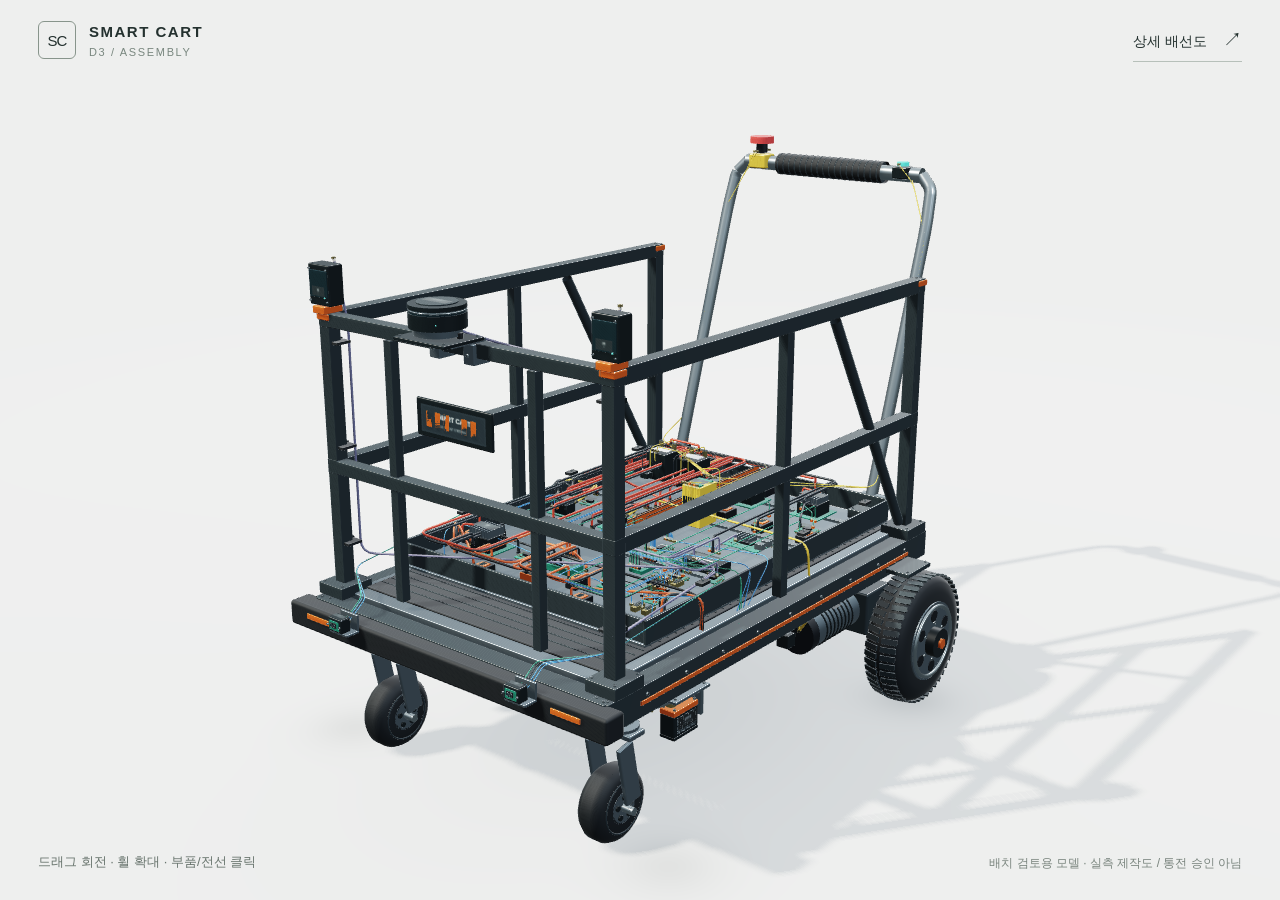
==== index.html @ 1b00b159 "Add files via upload" ====
<!doctype html>
<html lang="ko"><head><meta charset="utf-8"><meta name="viewport" content="width=device-width, initial-scale=1"><meta name="theme-color" content="#eff0ee"><meta name="description" content="전륜 개별 서보, 전방 ToF와 전면 상단 LiDAR를 적용한 스마트 카트 D3. 부품과 전선을 클릭해 결선을 확인하는 3D 조립체."><title>Smart Cart D3 | 3D Assembly</title><link rel="icon" href="./assets/favicon.svg" type="image/svg+xml"><link rel="stylesheet" href="./css/model.css"></head>
<body>
<header class="model-header"><a class="wordmark" href="./index.html" aria-label="Smart Cart D3"><span class="brand-symbol">SC</span><span>SMART CART<span class="version">D3 / ASSEMBLY</span></span></a><a class="wiring-link" href="./wiring.html">상세 배선도 <span aria-hidden="true">↗</span></a></header>
<main class="model-stage"><canvas id="cart-canvas" tabindex="0" aria-label="스마트 카트 3D 조립체. 드래그 회전, 휠 확대, 우클릭 이동. 부품 또는 전선 클릭으로 설명. 키보드 방향키 회전, +/− 확대, Home 초기 시점, Escape 선택 해제."></canvas><div class="loading" id="model-loading" role="status"><span></span>조립체를 불러오는 중</div><div id="model-error" class="model-error" hidden></div><aside id="part-panel" class="part-panel" hidden aria-label="선택한 부품 또는 전선 설명"><button id="close-panel" class="close-panel" aria-label="설명 닫기">×</button><div id="part-content" aria-live="polite"></div></aside><div class="model-help"><span id="view-hint">드래그 회전 · 휠 확대 · 부품/전선 클릭</span><span id="render-note" hidden></span></div><div class="model-notice">배치 검토용 모델 · 실측 제작도 / 통전 승인 아님</div></main>
<script src="./js/design-data.js" defer></script><script src="./js/engine.js" defer></script><script src="./js/cpu-renderer.js" defer></script><script src="./js/cart-model.js" defer></script><script src="./js/model-app.js" defer></script>
</body></html>
---- css/model.css ----
:root{font-family:Inter,"Segoe UI","Noto Sans KR","Malgun Gothic",sans-serif;color:#24312f;background:#eef0ee;font-synthesis:none}*{box-sizing:border-box}body{margin:0;overflow:hidden}a{color:inherit;text-decoration:none}button{font:inherit}button:focus-visible,a:focus-visible,canvas:focus-visible{outline:2px solid #b96739;outline-offset:4px}[hidden]{display:none!important}.model-header{height:80px;position:absolute;z-index:10;inset:0 0 auto;display:flex;align-items:center;justify-content:space-between;padding:0 38px;pointer-events:none}.model-header a{pointer-events:auto}.wordmark{display:flex;gap:13px;align-items:center;font-size:15px;font-weight:650;letter-spacing:.10em}.brand-symbol{width:38px;height:38px;display:grid;place-items:center;border:1px solid #88958c;border-radius:6px;font-size:15px;font-weight:500;letter-spacing:-.06em}.version{display:block;font-size:11px;font-weight:450;letter-spacing:.15em;color:#79877f;margin-top:6px}.wiring-link{font-size:14px;border-bottom:1px solid #b7c0ba;padding:8px 0}.wiring-link span{padding-left:12px;font-size:19px}.model-stage{position:relative;width:100vw;height:100dvh;min-height:380px}.model-stage canvas{display:block;width:100%;height:100%;touch-action:none;outline:none;cursor:grab}.model-stage canvas:active{cursor:grabbing}.loading{position:absolute;inset:0;display:flex;align-items:center;justify-content:center;gap:12px;background:#eef0ee;font-size:14px;letter-spacing:.03em;z-index:7}.loading span{width:22px;height:22px;border:2px solid #d9dfd9;border-top-color:#717f76;border-radius:50%;animation:spin 1s linear infinite}@keyframes spin{to{transform:rotate(360deg)}}.model-help{position:absolute;left:38px;bottom:27px;font-size:13px;line-height:1.7;color:#69756e;pointer-events:none}.model-help span{display:block}.model-notice{position:absolute;right:38px;bottom:28px;font-size:12px;color:#79847d;pointer-events:none}.part-panel{position:absolute;right:26px;top:99px;width:350px;max-height:calc(100dvh - 178px);overflow:auto;background:rgba(251,252,249,.965);border:1px solid #d0d8d0;border-top:3px solid #c5794d;border-radius:6px;box-shadow:0 14px 40px #263b2920;padding:25px 23px 22px;scrollbar-width:thin;scrollbar-color:#bcc7bd transparent;backdrop-filter:blur(12px)}.close-panel{position:absolute;right:12px;top:10px;width:32px;height:32px;border:0;background:transparent;font-size:25px;font-weight:300;color:#66776b;cursor:pointer}.part-kind{color:#87948b;font-size:11px;letter-spacing:.15em;font-weight:550;margin-bottom:13px}.part-ref{font-family:Consolas,monospace;font-size:27px;font-weight:500;color:#ab663e;margin-bottom:7px}.part-panel h1{font-size:20px;line-height:1.5;margin:0 25px 6px 0;font-weight:650;letter-spacing:-.04em}.part-sub{font-size:13px;color:#6b7b71;margin:0 0 16px;line-height:1.8}.part-description{font-size:14px;line-height:1.95;margin:16px 0 18px;word-break:keep-all;overflow-wrap:anywhere}.part-note{font-size:12px;line-height:1.8;color:#8e6e49;border-left:2px solid #d6b58a;padding-left:10px;margin:14px 0}.endpoint{border:1px solid #d9e0d7;padding:12px;margin:8px 0;background:#f0f3ed;border-radius:4px}.endpoint small{font-size:11px;letter-spacing:.08em;color:#859183;display:block;margin-bottom:7px}.endpoint button{background:none;border:0;font:15px Consolas,monospace;color:#3d5c4a;text-align:left;padding:0;cursor:pointer;overflow-wrap:anywhere}.wire-kind{display:inline-flex;align-items:center;font-size:12px;gap:7px;color:#667367}.wire-kind i{width:22px;height:3px;background:var(--wire-color);border-radius:2px}.detail-title{font-size:12px;font-weight:600;letter-spacing:.05em;margin:20px 0 9px;color:#647365}.pin-table{width:100%;border-collapse:collapse;table-layout:fixed;font:11px Consolas,monospace}.pin-table td{padding:8px 3px;border-bottom:1px solid #e3e8df;word-break:break-all;line-height:1.65}.pin-table td:first-child{width:51%}.related{display:flex;flex-direction:column;gap:5px;margin-top:9px}.related button{font:12px Consolas,monospace;border:1px solid #e0e6dc;border-radius:3px;text-align:left;padding:9px;background:#f5f7f1;color:#3f5c49;cursor:pointer;overflow-wrap:anywhere}.related button:hover{background:#e7eee4;border-color:#b0c1ac}details>summary{font-size:13px;cursor:pointer;color:#4f6757;margin-top:20px}.model-error{position:absolute;inset:35% auto auto 50%;transform:translateX(-50%);width:min(520px,calc(100% - 40px));background:#fffef8;border:1px solid #d6b98e;padding:28px;border-radius:5px;line-height:1.9;font-size:15px}.model-error a{text-decoration:underline;color:#835739}#render-note{color:#967950;font-size:11px}body.has-selection .model-notice{opacity:.55}@media(max-width:900px){.model-header{height:70px;padding:0 24px}.part-panel{right:16px;top:82px;width:310px;max-height:calc(100dvh - 145px)}.model-notice{right:24px;bottom:20px;font-size:11px}.model-help{left:24px;bottom:42px;font-size:12px}}@media(max-width:600px){.model-header{height:64px;padding:0 18px}.wordmark{font-size:12px;gap:9px}.brand-symbol{width:31px;height:31px;font-size:13px}.version{font-size:9px}.wiring-link{font-size:12px}.wiring-link span{padding-left:6px;font-size:16px}.part-panel{top:auto;bottom:14px;left:12px;right:12px;width:auto;max-height:42dvh;padding:19px 20px}.part-ref{font-size:22px}.part-kind{margin-bottom:7px}.part-panel h1{font-size:18px}.part-description{font-size:13px;line-height:1.8}.model-help{left:18px;bottom:42px;font-size:11px}.model-notice{left:18px;right:auto;font-size:10px;bottom:24px}body.has-selection .model-help,body.has-selection .model-notice{visibility:hidden}.part-panel .part-sub{margin-bottom:9px}}@media(prefers-reduced-motion:reduce){*{animation:none!important;scroll-behavior:auto!important}}
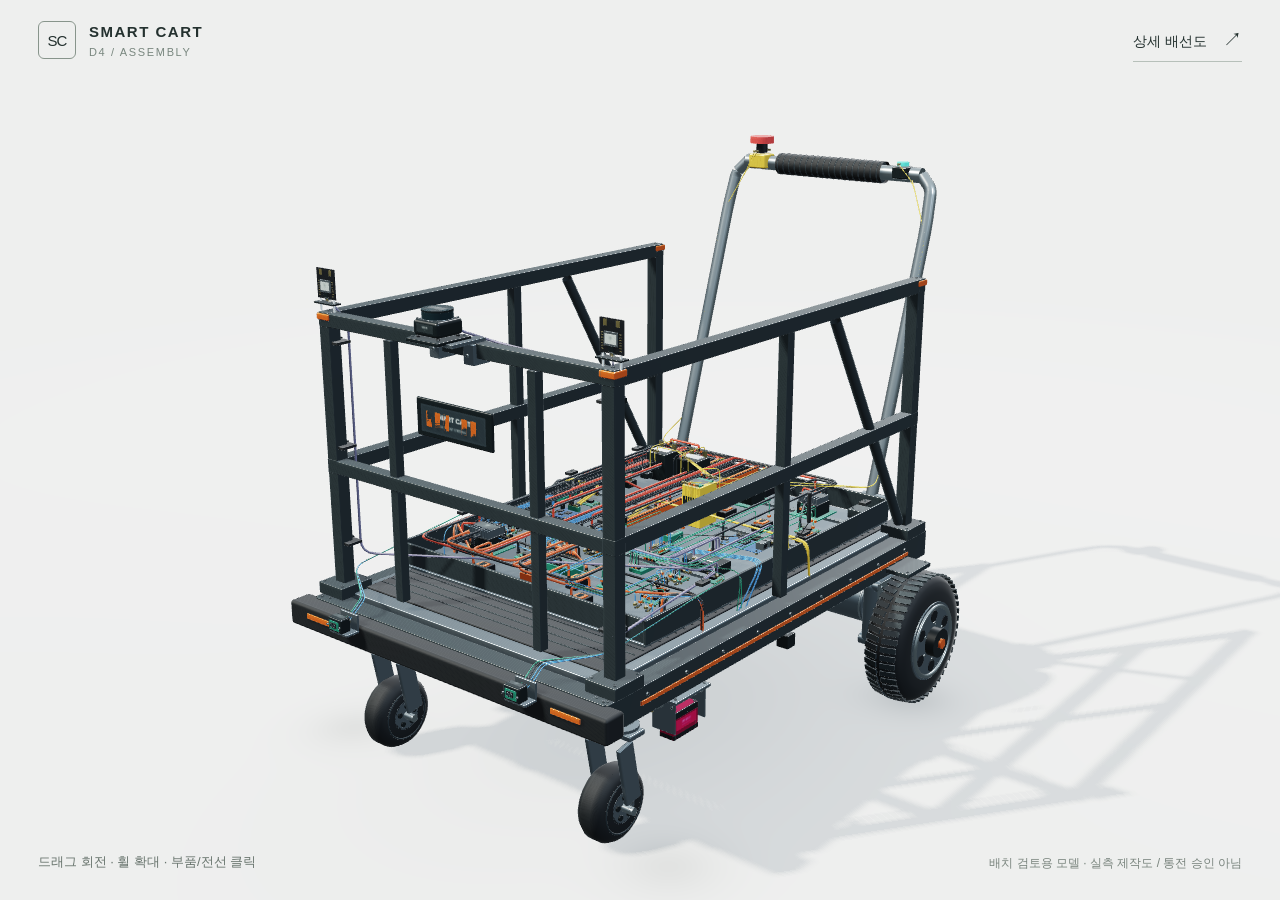
==== commit 65f18ba4: "Add files via upload" ====
--- a/index.html
+++ b/index.html
@@ -1,7 +1,7 @@
 <!doctype html>
-<html lang="ko"><head><meta charset="utf-8"><meta name="viewport" content="width=device-width, initial-scale=1"><meta name="theme-color" content="#eff0ee"><meta name="description" content="전륜 개별 서보, 전방 ToF와 전면 상단 LiDAR를 적용한 스마트 카트 D3. 부품과 전선을 클릭해 결선을 확인하는 3D 조립체."><title>Smart Cart D3 | 3D Assembly</title><link rel="icon" href="./assets/favicon.svg" type="image/svg+xml"><link rel="stylesheet" href="./css/model.css"></head>
+<html lang="ko"><head><meta charset="utf-8"><meta name="viewport" content="width=device-width, initial-scale=1"><meta name="theme-color" content="#eff0ee"><meta name="description" content="전륜 개별 서보, 전방 ToF와 전면 상단 LiDAR를 적용한 스마트 카트 D4. 부품과 전선을 클릭해 결선을 확인하는 3D 조립체."><title>Smart Cart D4 | 3D Assembly</title><link rel="icon" href="./assets/favicon.svg" type="image/svg+xml"><link rel="stylesheet" href="./css/model.css"></head>
 <body>
-<header class="model-header"><a class="wordmark" href="./index.html" aria-label="Smart Cart D3"><span class="brand-symbol">SC</span><span>SMART CART<span class="version">D3 / ASSEMBLY</span></span></a><a class="wiring-link" href="./wiring.html">상세 배선도 <span aria-hidden="true">↗</span></a></header>
+<header class="model-header"><a class="wordmark" href="./index.html" aria-label="Smart Cart D4"><span class="brand-symbol">SC</span><span>SMART CART<span class="version">D4 / ASSEMBLY</span></span></a><a class="wiring-link" href="./wiring.html">상세 배선도 <span aria-hidden="true">↗</span></a></header>
 <main class="model-stage"><canvas id="cart-canvas" tabindex="0" aria-label="스마트 카트 3D 조립체. 드래그 회전, 휠 확대, 우클릭 이동. 부품 또는 전선 클릭으로 설명. 키보드 방향키 회전, +/− 확대, Home 초기 시점, Escape 선택 해제."></canvas><div class="loading" id="model-loading" role="status"><span></span>조립체를 불러오는 중</div><div id="model-error" class="model-error" hidden></div><aside id="part-panel" class="part-panel" hidden aria-label="선택한 부품 또는 전선 설명"><button id="close-panel" class="close-panel" aria-label="설명 닫기">×</button><div id="part-content" aria-live="polite"></div></aside><div class="model-help"><span id="view-hint">드래그 회전 · 휠 확대 · 부품/전선 클릭</span><span id="render-note" hidden></span></div><div class="model-notice">배치 검토용 모델 · 실측 제작도 / 통전 승인 아님</div></main>
 <script src="./js/design-data.js" defer></script><script src="./js/engine.js" defer></script><script src="./js/cpu-renderer.js" defer></script><script src="./js/cart-model.js" defer></script><script src="./js/model-app.js" defer></script>
 </body></html>
--- a/css/model.css
+++ b/css/model.css
@@ -1 +1,3 @@
 :root{font-family:Inter,"Segoe UI","Noto Sans KR","Malgun Gothic",sans-serif;color:#24312f;background:#eef0ee;font-synthesis:none}*{box-sizing:border-box}body{margin:0;overflow:hidden}a{color:inherit;text-decoration:none}button{font:inherit}button:focus-visible,a:focus-visible,canvas:focus-visible{outline:2px solid #b96739;outline-offset:4px}[hidden]{display:none!important}.model-header{height:80px;position:absolute;z-index:10;inset:0 0 auto;display:flex;align-items:center;justify-content:space-between;padding:0 38px;pointer-events:none}.model-header a{pointer-events:auto}.wordmark{display:flex;gap:13px;align-items:center;font-size:15px;font-weight:650;letter-spacing:.10em}.brand-symbol{width:38px;height:38px;display:grid;place-items:center;border:1px solid #88958c;border-radius:6px;font-size:15px;font-weight:500;letter-spacing:-.06em}.version{display:block;font-size:11px;font-weight:450;letter-spacing:.15em;color:#79877f;margin-top:6px}.wiring-link{font-size:14px;border-bottom:1px solid #b7c0ba;padding:8px 0}.wiring-link span{padding-left:12px;font-size:19px}.model-stage{position:relative;width:100vw;height:100dvh;min-height:380px}.model-stage canvas{display:block;width:100%;height:100%;touch-action:none;outline:none;cursor:grab}.model-stage canvas:active{cursor:grabbing}.loading{position:absolute;inset:0;display:flex;align-items:center;justify-content:center;gap:12px;background:#eef0ee;font-size:14px;letter-spacing:.03em;z-index:7}.loading span{width:22px;height:22px;border:2px solid #d9dfd9;border-top-color:#717f76;border-radius:50%;animation:spin 1s linear infinite}@keyframes spin{to{transform:rotate(360deg)}}.model-help{position:absolute;left:38px;bottom:27px;font-size:13px;line-height:1.7;color:#69756e;pointer-events:none}.model-help span{display:block}.model-notice{position:absolute;right:38px;bottom:28px;font-size:12px;color:#79847d;pointer-events:none}.part-panel{position:absolute;right:26px;top:99px;width:350px;max-height:calc(100dvh - 178px);overflow:auto;background:rgba(251,252,249,.965);border:1px solid #d0d8d0;border-top:3px solid #c5794d;border-radius:6px;box-shadow:0 14px 40px #263b2920;padding:25px 23px 22px;scrollbar-width:thin;scrollbar-color:#bcc7bd transparent;backdrop-filter:blur(12px)}.close-panel{position:absolute;right:12px;top:10px;width:32px;height:32px;border:0;background:transparent;font-size:25px;font-weight:300;color:#66776b;cursor:pointer}.part-kind{color:#87948b;font-size:11px;letter-spacing:.15em;font-weight:550;margin-bottom:13px}.part-ref{font-family:Consolas,monospace;font-size:27px;font-weight:500;color:#ab663e;margin-bottom:7px}.part-panel h1{font-size:20px;line-height:1.5;margin:0 25px 6px 0;font-weight:650;letter-spacing:-.04em}.part-sub{font-size:13px;color:#6b7b71;margin:0 0 16px;line-height:1.8}.part-description{font-size:14px;line-height:1.95;margin:16px 0 18px;word-break:keep-all;overflow-wrap:anywhere}.part-note{font-size:12px;line-height:1.8;color:#8e6e49;border-left:2px solid #d6b58a;padding-left:10px;margin:14px 0}.endpoint{border:1px solid #d9e0d7;padding:12px;margin:8px 0;background:#f0f3ed;border-radius:4px}.endpoint small{font-size:11px;letter-spacing:.08em;color:#859183;display:block;margin-bottom:7px}.endpoint button{background:none;border:0;font:15px Consolas,monospace;color:#3d5c4a;text-align:left;padding:0;cursor:pointer;overflow-wrap:anywhere}.wire-kind{display:inline-flex;align-items:center;font-size:12px;gap:7px;color:#667367}.wire-kind i{width:22px;height:3px;background:var(--wire-color);border-radius:2px}.detail-title{font-size:12px;font-weight:600;letter-spacing:.05em;margin:20px 0 9px;color:#647365}.pin-table{width:100%;border-collapse:collapse;table-layout:fixed;font:11px Consolas,monospace}.pin-table td{padding:8px 3px;border-bottom:1px solid #e3e8df;word-break:break-all;line-height:1.65}.pin-table td:first-child{width:51%}.related{display:flex;flex-direction:column;gap:5px;margin-top:9px}.related button{font:12px Consolas,monospace;border:1px solid #e0e6dc;border-radius:3px;text-align:left;padding:9px;background:#f5f7f1;color:#3f5c49;cursor:pointer;overflow-wrap:anywhere}.related button:hover{background:#e7eee4;border-color:#b0c1ac}details>summary{font-size:13px;cursor:pointer;color:#4f6757;margin-top:20px}.model-error{position:absolute;inset:35% auto auto 50%;transform:translateX(-50%);width:min(520px,calc(100% - 40px));background:#fffef8;border:1px solid #d6b98e;padding:28px;border-radius:5px;line-height:1.9;font-size:15px}.model-error a{text-decoration:underline;color:#835739}#render-note{color:#967950;font-size:11px}body.has-selection .model-notice{opacity:.55}@media(max-width:900px){.model-header{height:70px;padding:0 24px}.part-panel{right:16px;top:82px;width:310px;max-height:calc(100dvh - 145px)}.model-notice{right:24px;bottom:20px;font-size:11px}.model-help{left:24px;bottom:42px;font-size:12px}}@media(max-width:600px){.model-header{height:64px;padding:0 18px}.wordmark{font-size:12px;gap:9px}.brand-symbol{width:31px;height:31px;font-size:13px}.version{font-size:9px}.wiring-link{font-size:12px}.wiring-link span{padding-left:6px;font-size:16px}.part-panel{top:auto;bottom:14px;left:12px;right:12px;width:auto;max-height:42dvh;padding:19px 20px}.part-ref{font-size:22px}.part-kind{margin-bottom:7px}.part-panel h1{font-size:18px}.part-description{font-size:13px;line-height:1.8}.model-help{left:18px;bottom:42px;font-size:11px}.model-notice{left:18px;right:auto;font-size:10px;bottom:24px}body.has-selection .model-help,body.has-selection .model-notice{visibility:hidden}.part-panel .part-sub{margin-bottom:9px}}@media(prefers-reduced-motion:reduce){*{animation:none!important;scroll-behavior:auto!important}}
+
+.part-photo{margin:18px 0;background:#fff;border:1px solid #d9dfd9;border-radius:6px;padding:12px}.part-photo img{display:block;width:100%;height:180px;object-fit:contain}.part-photo figcaption{font-size:12px;line-height:1.5;color:#68766d;margin-top:8px}.evidence-table{border-collapse:collapse;width:100%;font-size:13px;margin:16px 0;line-height:1.6}.evidence-table th,.evidence-table td{padding:8px 5px;border-bottom:1px solid #dce2db;text-align:left;vertical-align:top;overflow-wrap:anywhere}.evidence-table th{width:36%;font-weight:600;color:#466553}
